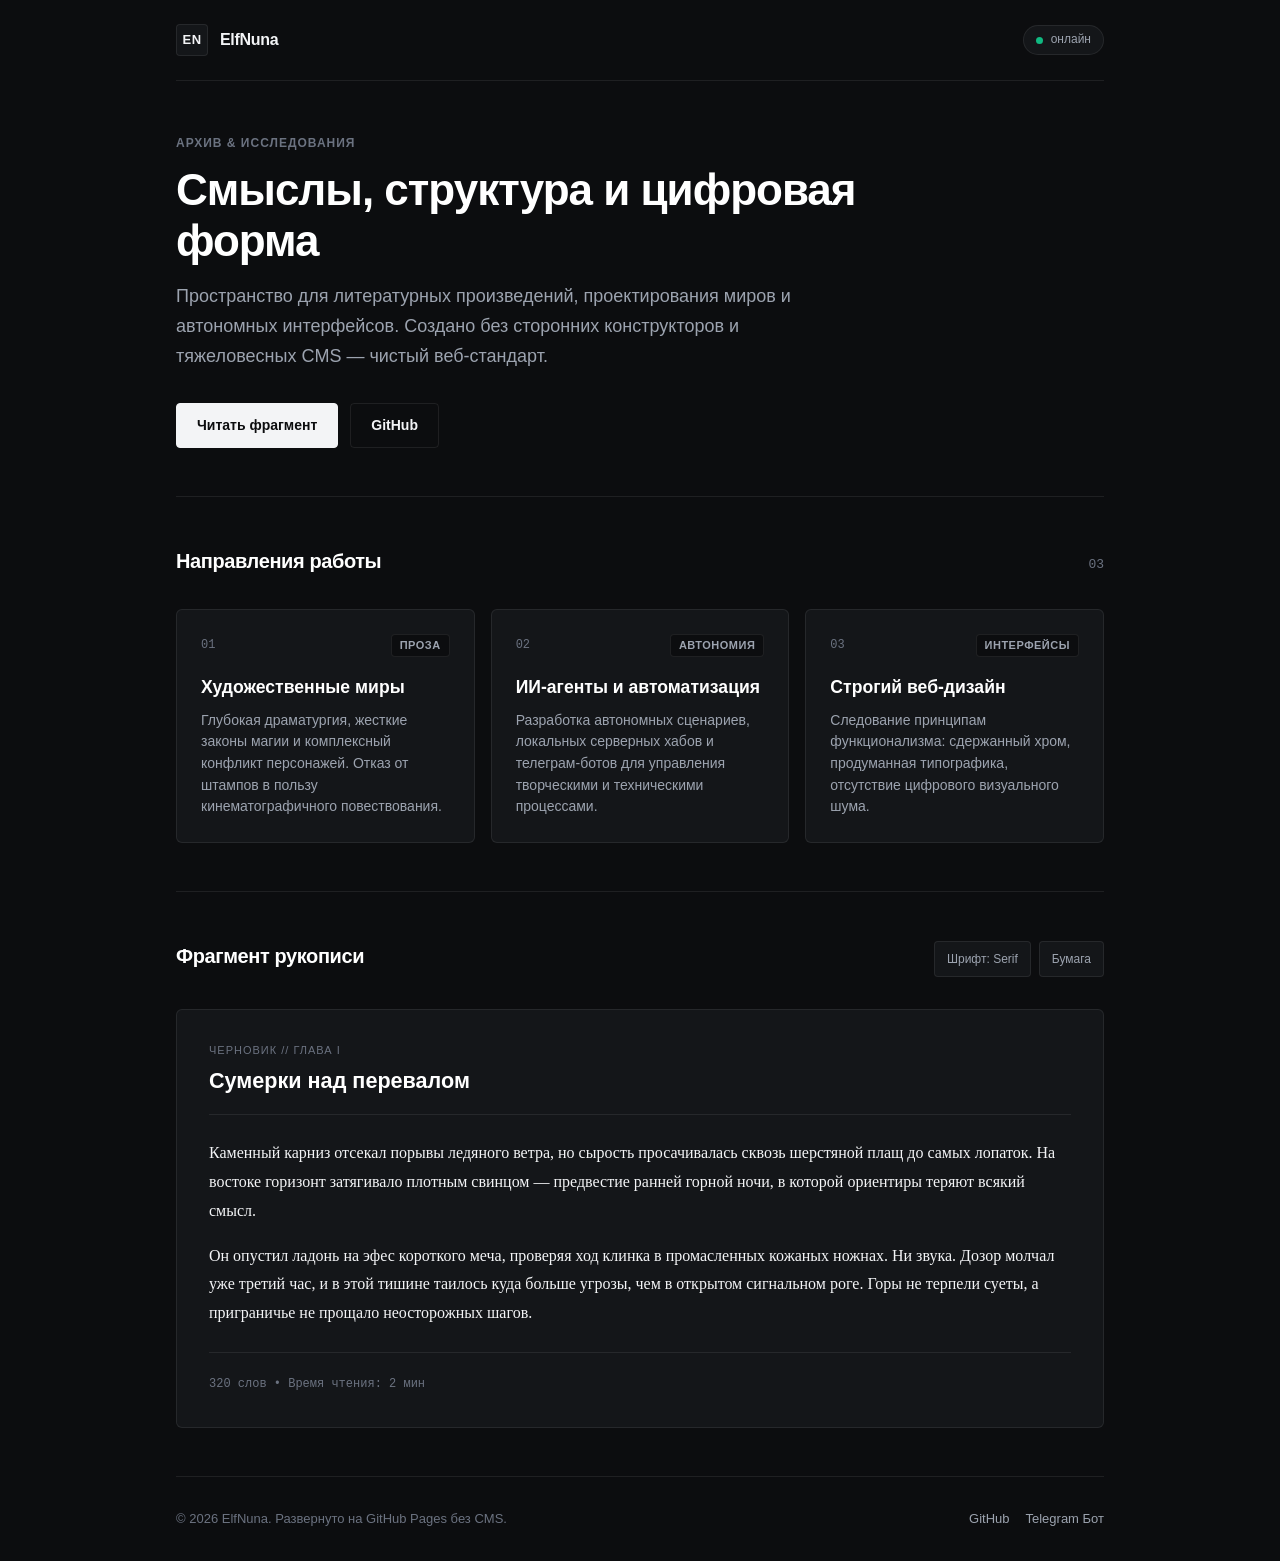
==== index.html @ cc5c9843 "Initial launch of ElfNuna personal site on GitHub Pages" ====
<!DOCTYPE html>
<html lang="ru">
<head>
  <meta charset="UTF-8">
  <meta name="viewport" content="width=device-width, initial-scale=1.0">
  <title>ElfNuna — Литературный архив и цифровая мастерская</title>
  <meta name="description" content="Персональный проект ElfNuna: художественная литература, концептуальный дизайн и автономные системы.">
  <link rel="stylesheet" href="style.css">
</head>
<body>
  <div class="layout">
    <!-- Header -->
    <header class="site-header">
      <div class="header-inner">
        <a href="#" class="brand">
          <span class="brand-monogram">EN</span>
          <span class="brand-name">ElfNuna</span>
        </a>
        <div class="header-status">
          <span class="status-indicator"></span>
          <span class="status-label">онлайн</span>
        </div>
      </div>
    </header>

    <!-- Hero Section -->
    <main class="content">
      <section class="hero-section">
        <div class="hero-content">
          <span class="section-tag">Архив & Исследования</span>
          <h1 class="hero-title">Смыслы, структура и цифровая форма</h1>
          <p class="hero-description">
            Пространство для литературных произведений, проектирования миров и автономных интерфейсов. 
            Создано без сторонних конструкторов и тяжеловесных CMS — чистый веб-стандарт.
          </p>
          <div class="hero-actions">
            <a href="#reader" class="btn btn-primary">Читать фрагмент</a>
            <a href="https://github.com/ElfNuna7" target="_blank" rel="noopener noreferrer" class="btn btn-secondary">GitHub</a>
          </div>
        </div>
      </section>

      <!-- Grid: Tracks / Directions -->
      <section class="projects-section">
        <div class="section-header">
          <h2 class="section-title">Направления работы</h2>
          <span class="section-counter">03</span>
        </div>

        <div class="cards-grid">
          <article class="card">
            <div class="card-meta">
              <span class="card-num">01</span>
              <span class="card-tag">Проза</span>
            </div>
            <h3 class="card-title">Художественные миры</h3>
            <p class="card-text">
              Глубокая драматургия, жесткие законы магии и комплексный конфликт персонажей. Отказ от штампов в пользу кинематографичного повествования.
            </p>
          </article>

          <article class="card">
            <div class="card-meta">
              <span class="card-num">02</span>
              <span class="card-tag">Автономия</span>
            </div>
            <h3 class="card-title">ИИ-агенты и автоматизация</h3>
            <p class="card-text">
              Разработка автономных сценариев, локальных серверных хабов и телеграм-ботов для управления творческими и техническими процессами.
            </p>
          </article>

          <article class="card">
            <div class="card-meta">
              <span class="card-num">03</span>
              <span class="card-tag">Интерфейсы</span>
            </div>
            <h3 class="card-title">Строгий веб-дизайн</h3>
            <p class="card-text">
              Следование принципам функционализма: сдержанный хром, продуманная типографика, отсутствие цифрового визуального шума.
            </p>
          </article>
        </div>
      </section>

      <!-- Interactive Reader Demo Section -->
      <section id="reader" class="reader-section">
        <div class="section-header">
          <h2 class="section-title">Фрагмент рукописи</h2>
          <div class="reader-controls">
            <button type="button" class="ctrl-btn" id="fontToggle" title="Сменить шрифт">Шрифт: Serif</button>
            <button type="button" class="ctrl-btn" id="themeToggle" title="Сменить фон чтения">Бумага</button>
          </div>
        </div>

        <article class="manuscript" id="manuscript">
          <header class="manuscript-header">
            <span class="manuscript-label">Черновик // Глава I</span>
            <h4 class="manuscript-title">Сумерки над перевалом</h4>
          </header>
          <div class="manuscript-body">
            <p>
              Каменный карниз отсекал порывы ледяного ветра, но сырость просачивалась сквозь шерстяной плащ до самых лопаток. На востоке горизонт затягивало плотным свинцом — предвестие ранней горной ночи, в которой ориентиры теряют всякий смысл.
            </p>
            <p>
              Он опустил ладонь на эфес короткого меча, проверяя ход клинка в промасленных кожаных ножнах. Ни звука. Дозор молчал уже третий час, и в этой тишине таилось куда больше угрозы, чем в открытом сигнальном роге. Горы не терпели суеты, а приграничье не прощало неосторожных шагов.
            </p>
          </div>
          <footer class="manuscript-footer">
            <span class="manuscript-stats">320 слов &bull; Время чтения: 2 мин</span>
          </footer>
        </article>
      </section>
    </main>

    <!-- Footer -->
    <footer class="site-footer">
      <div class="footer-inner">
        <p class="footer-copy">&copy; 2026 ElfNuna. Развернуто на GitHub Pages без CMS.</p>
        <div class="footer-links">
          <a href="https://github.com/ElfNuna7" target="_blank" rel="noopener noreferrer">GitHub</a>
          <a href="https://t.me/ElfNuna_ai_bot" target="_blank" rel="noopener noreferrer">Telegram Бот</a>
        </div>
      </div>
    </footer>
  </div>

  <script src="script.js"></script>
</body>
</html>
---- style.css ----
/* ==========================================================================
   ElfNuna — Minimalist Editorial Web Design (Unslop Standard)
   ========================================================================== */

:root {
  --bg-main: #0c0d0f;
  --bg-card: #141619;
  --bg-card-hover: #191c20;
  --bg-subtle: #1a1d22;

  --border-subtle: rgba(255, 255, 255, 0.08);
  --border-focus: rgba(255, 255, 255, 0.22);

  --text-main: #f3f4f6;
  --text-secondary: #9ca3af;
  --text-muted: #6b7280;

  --accent: #e5e7eb;
  --accent-contrast: #0c0d0f;

  --font-sans: -apple-system, BlinkMacSystemFont, "Segoe UI", Roboto, "Helvetica Neue", Arial, sans-serif;
  --font-serif: "Merriweather", "Georgia", "Cambria", "Times New Roman", serif;

  --space-1: 4px;
  --space-2: 8px;
  --space-3: 12px;
  --space-4: 16px;
  --space-6: 24px;
  --space-8: 32px;
  --space-12: 48px;
  --space-16: 64px;

  --radius-sm: 4px;
  --radius-md: 6px;
  --radius-lg: 8px;
}

/* Reset & Basics */
*, *::before, *::after {
  box-sizing: border-box;
  margin: 0;
  padding: 0;
}

html {
  font-size: 16px;
  scroll-behavior: smooth;
}

body {
  background-color: var(--bg-main);
  color: var(--text-main);
  font-family: var(--font-sans);
  line-height: 1.6;
  -webkit-font-smoothing: antialiased;
  -moz-osx-font-smoothing: grayscale;
}

/* Layout */
.layout {
  max-width: 960px;
  margin: 0 auto;
  padding: 0 var(--space-4);
  display: flex;
  flex-direction: column;
  min-height: 100vh;
}

/* Header */
.site-header {
  padding: var(--space-6) 0;
  border-bottom: 1px solid var(--border-subtle);
}

.header-inner {
  display: flex;
  align-items: center;
  justify-content: space-between;
}

.brand {
  display: inline-flex;
  align-items: center;
  gap: var(--space-3);
  text-decoration: none;
  color: var(--text-main);
}

.brand-monogram {
  display: inline-flex;
  align-items: center;
  justify-content: center;
  width: 32px;
  height: 32px;
  background-color: var(--bg-card);
  border: 1px solid var(--border-subtle);
  border-radius: var(--radius-sm);
  font-size: 13px;
  font-weight: 700;
  letter-spacing: 0.5px;
}

.brand-name {
  font-size: 16px;
  font-weight: 600;
  letter-spacing: -0.3px;
}

.header-status {
  display: inline-flex;
  align-items: center;
  gap: var(--space-2);
  padding: var(--space-1) var(--space-3);
  background-color: var(--bg-card);
  border: 1px solid var(--border-subtle);
  border-radius: 9999px;
}

.status-indicator {
  width: 7px;
  height: 7px;
  border-radius: 50%;
  background-color: #10b981;
}

.status-label {
  font-size: 12px;
  color: var(--text-secondary);
  font-weight: 500;
}

/* Content */
.content {
  flex: 1;
  padding: var(--space-12) 0;
}

/* Hero */
.hero-section {
  padding-bottom: var(--space-12);
  border-bottom: 1px solid var(--border-subtle);
}

.hero-content {
  max-width: 680px;
}

.section-tag {
  display: inline-block;
  font-size: 12px;
  font-weight: 600;
  text-transform: uppercase;
  letter-spacing: 1px;
  color: var(--text-muted);
  margin-bottom: var(--space-3);
}

.hero-title {
  font-size: clamp(2rem, 5vw, 2.75rem);
  font-weight: 700;
  letter-spacing: -1px;
  line-height: 1.15;
  color: #ffffff;
  margin-bottom: var(--space-4);
}

.hero-description {
  font-size: clamp(1rem, 2vw, 1.125rem);
  color: var(--text-secondary);
  line-height: 1.65;
  margin-bottom: var(--space-8);
}

.hero-actions {
  display: flex;
  gap: var(--space-3);
  flex-wrap: wrap;
}

/* Buttons */
.btn {
  display: inline-flex;
  align-items: center;
  justify-content: center;
  padding: 10px 20px;
  min-height: 44px;
  border-radius: var(--radius-sm);
  font-size: 14px;
  font-weight: 600;
  text-decoration: none;
  transition: background-color 0.15s ease, border-color 0.15s ease, color 0.15s ease;
  cursor: pointer;
}

.btn-primary {
  background-color: var(--text-main);
  color: var(--accent-contrast);
  border: 1px solid var(--text-main);
}

.btn-primary:hover {
  background-color: #e5e7eb;
}

.btn-secondary {
  background-color: transparent;
  color: var(--text-main);
  border: 1px solid var(--border-subtle);
}

.btn-secondary:hover {
  border-color: var(--border-focus);
  background-color: var(--bg-card);
}

/* Projects / Directions Grid */
.projects-section {
  padding: var(--space-12) 0;
  border-bottom: 1px solid var(--border-subtle);
}

.section-header {
  display: flex;
  align-items: baseline;
  justify-content: space-between;
  margin-bottom: var(--space-8);
}

.section-title {
  font-size: 1.25rem;
  font-weight: 600;
  letter-spacing: -0.4px;
  color: #ffffff;
}

.section-counter {
  font-size: 13px;
  color: var(--text-muted);
  font-family: monospace;
}

.cards-grid {
  display: grid;
  grid-template-columns: repeat(auto-fit, minmax(260px, 1fr));
  gap: var(--space-4);
}

.card {
  background-color: var(--bg-card);
  border: 1px solid var(--border-subtle);
  border-radius: var(--radius-md);
  padding: var(--space-6);
  display: flex;
  flex-direction: column;
  transition: border-color 0.2s ease, background-color 0.2s ease;
}

.card:hover {
  border-color: var(--border-focus);
  background-color: var(--bg-card-hover);
}

.card-meta {
  display: flex;
  align-items: center;
  justify-content: space-between;
  margin-bottom: var(--space-4);
}

.card-num {
  font-size: 12px;
  font-family: monospace;
  color: var(--text-muted);
}

.card-tag {
  font-size: 11px;
  font-weight: 600;
  text-transform: uppercase;
  letter-spacing: 0.5px;
  color: var(--text-secondary);
  background-color: var(--bg-main);
  padding: 2px 8px;
  border-radius: var(--radius-sm);
  border: 1px solid var(--border-subtle);
}

.card-title {
  font-size: 1.1rem;
  font-weight: 600;
  color: #ffffff;
  margin-bottom: var(--space-2);
}

.card-text {
  font-size: 14px;
  color: var(--text-secondary);
  line-height: 1.55;
}

/* Reader Section */
.reader-section {
  padding-top: var(--space-12);
}

.reader-controls {
  display: flex;
  gap: var(--space-2);
}

.ctrl-btn {
  background-color: var(--bg-card);
  color: var(--text-secondary);
  border: 1px solid var(--border-subtle);
  padding: 6px 12px;
  font-size: 12px;
  font-weight: 500;
  border-radius: var(--radius-sm);
  cursor: pointer;
  min-height: 36px;
  transition: all 0.15s ease;
}

.ctrl-btn:hover {
  color: var(--text-main);
  border-color: var(--border-focus);
}

.manuscript {
  background-color: var(--bg-card);
  border: 1px solid var(--border-subtle);
  border-radius: var(--radius-md);
  padding: var(--space-8);
  margin-top: var(--space-4);
  transition: background-color 0.2s ease, color 0.2s ease;
}

.manuscript-header {
  border-bottom: 1px solid var(--border-subtle);
  padding-bottom: var(--space-4);
  margin-bottom: var(--space-6);
}

.manuscript-label {
  display: block;
  font-size: 11px;
  text-transform: uppercase;
  letter-spacing: 1px;
  color: var(--text-muted);
  margin-bottom: var(--space-1);
}

.manuscript-title {
  font-size: 1.35rem;
  font-weight: 600;
  color: #ffffff;
}

.manuscript-body p {
  font-size: 16px;
  line-height: 1.8;
  margin-bottom: var(--space-4);
  color: var(--text-main);
}

.manuscript-footer {
  margin-top: var(--space-6);
  padding-top: var(--space-4);
  border-top: 1px solid var(--border-subtle);
}

.manuscript-stats {
  font-size: 12px;
  color: var(--text-muted);
  font-family: monospace;
}

/* Reader States (Script Toggles) */
.manuscript.font-serif .manuscript-body {
  font-family: var(--font-serif);
}

.manuscript.theme-paper {
  background-color: #f7f4ec;
  border-color: #e5dec9;
}

.manuscript.theme-paper .manuscript-label,
.manuscript.theme-paper .manuscript-stats {
  color: #79715d;
}

.manuscript.theme-paper .manuscript-title {
  color: #1f1b13;
}

.manuscript.theme-paper .manuscript-body p {
  color: #2b251a;
}

.manuscript.theme-paper .manuscript-header,
.manuscript.theme-paper .manuscript-footer {
  border-color: #e5dec9;
}

/* Footer */
.site-footer {
  padding: var(--space-8) 0;
  border-top: 1px solid var(--border-subtle);
  margin-top: auto;
}

.footer-inner {
  display: flex;
  align-items: center;
  justify-content: space-between;
  flex-wrap: wrap;
  gap: var(--space-4);
}

.footer-copy {
  font-size: 13px;
  color: var(--text-muted);
}

.footer-links {
  display: flex;
  gap: var(--space-4);
}

.footer-links a {
  font-size: 13px;
  color: var(--text-secondary);
  text-decoration: none;
  transition: color 0.15s ease;
}

.footer-links a:hover {
  color: #ffffff;
}

/* Mobile Responsiveness */
@media (max-width: 640px) {
  .hero-actions {
    flex-direction: column;
  }
  .btn {
    width: 100%;
  }
  .manuscript {
    padding: var(--space-4);
  }
}
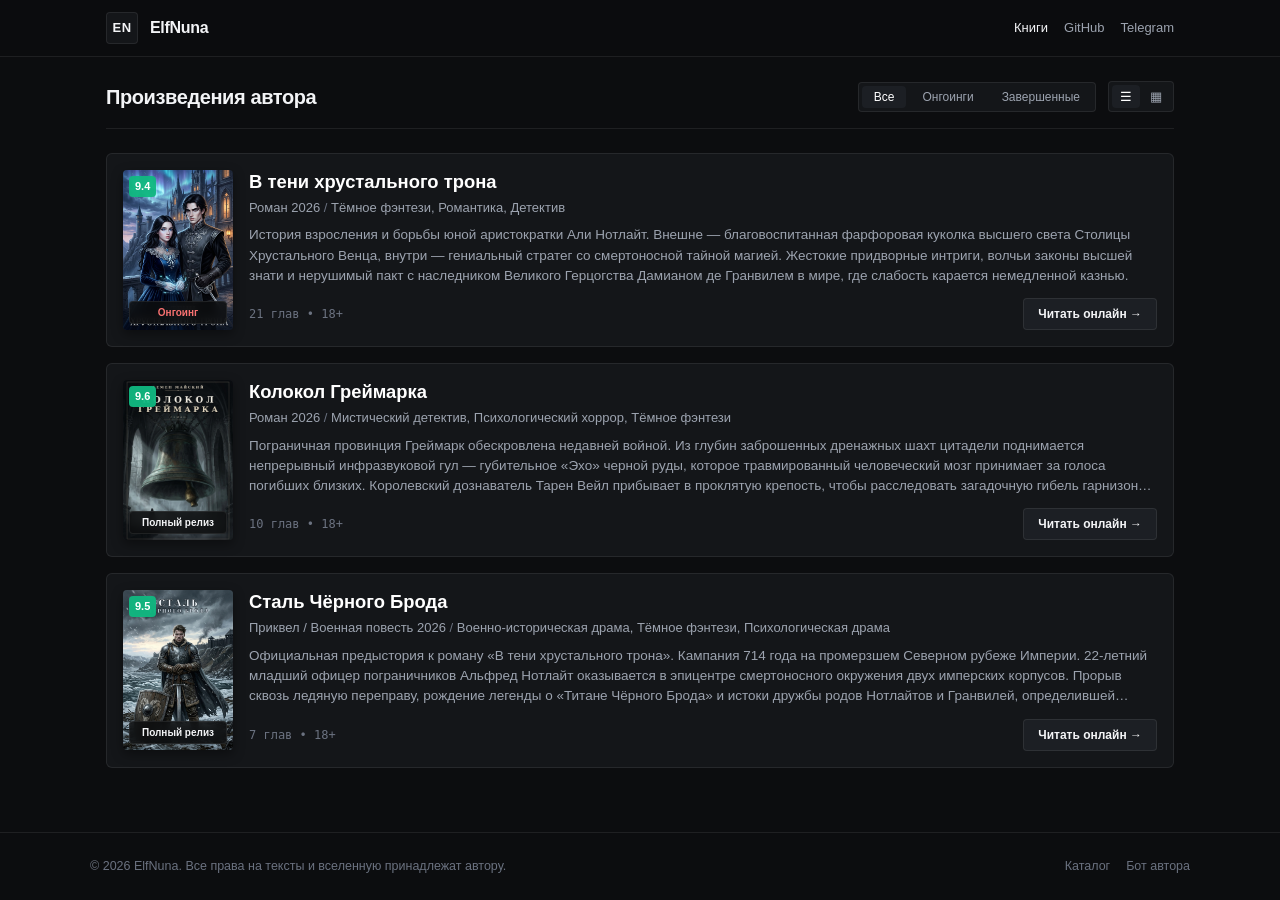
==== commit bfece8ab: "Deploy full author library: catalog, book passports, covers and online reader with 38 chapters" ====
--- a/index.html
+++ b/index.html
@@ -3,128 +3,146 @@
 <head>
   <meta charset="UTF-8">
   <meta name="viewport" content="width=device-width, initial-scale=1.0">
-  <title>ElfNuna — Литературный архив и цифровая мастерская</title>
-  <meta name="description" content="Персональный проект ElfNuna: художественная литература, концептуальный дизайн и автономные системы.">
+  <title>ElfNuna — Литературный архив и библиотека</title>
+  <meta name="description" content="Официальная библиотека автора ElfNuna: романы, повести, тёмное фэнтези, мистика и военная драма.">
   <link rel="stylesheet" href="style.css">
 </head>
 <body>
-  <div class="layout">
-    <!-- Header -->
-    <header class="site-header">
-      <div class="header-inner">
-        <a href="#" class="brand">
-          <span class="brand-monogram">EN</span>
-          <span class="brand-name">ElfNuna</span>
-        </a>
-        <div class="header-status">
-          <span class="status-indicator"></span>
-          <span class="status-label">онлайн</span>
+  <!-- Header -->
+  <header class="site-header">
+    <div class="header-container">
+      <a href="index.html" class="brand-link">
+        <span class="brand-logo">EN</span>
+        <span class="brand-title">ElfNuna</span>
+      </a>
+      <nav class="header-nav">
+        <a href="index.html" class="header-nav-link active">Книги</a>
+        <a href="https://github.com/ElfNuna7" target="_blank" rel="noopener noreferrer" class="header-nav-link">GitHub</a>
+        <a href="https://t.me/ElfNuna_ai_bot" target="_blank" rel="noopener noreferrer" class="header-nav-link">Telegram</a>
+      </nav>
+    </div>
+  </header>
+
+  <!-- Main Content -->
+  <main class="main-wrapper">
+    <!-- Toolbar (Match Screenshot 2) -->
+    <div class="catalog-toolbar">
+      <h1 class="catalog-title">Произведения автора</h1>
+      
+      <div class="toolbar-actions">
+        <!-- Status Filter -->
+        <div class="filter-pills" id="filterPills">
+          <button type="button" class="filter-pill active" data-filter="all">Все</button>
+          <button type="button" class="filter-pill" data-filter="ongoing">Онгоинги</button>
+          <button type="button" class="filter-pill" data-filter="completed">Завершенные</button>
+        </div>
+
+        <!-- View Toggle (List vs Grid) -->
+        <div class="view-toggle">
+          <button type="button" class="view-btn active" id="viewListBtn" title="Список">&#9776;</button>
+          <button type="button" class="view-btn" id="viewGridBtn" title="Сетка">&#9638;</button>
         </div>
       </div>
-    </header>
+    </div>
 
-    <!-- Hero Section -->
-    <main class="content">
-      <section class="hero-section">
-        <div class="hero-content">
-          <span class="section-tag">Архив & Исследования</span>
-          <h1 class="hero-title">Смыслы, структура и цифровая форма</h1>
-          <p class="hero-description">
-            Пространство для литературных произведений, проектирования миров и автономных интерфейсов. 
-            Создано без сторонних конструкторов и тяжеловесных CMS — чистый веб-стандарт.
-          </p>
-          <div class="hero-actions">
-            <a href="#reader" class="btn btn-primary">Читать фрагмент</a>
-            <a href="https://github.com/ElfNuna7" target="_blank" rel="noopener noreferrer" class="btn btn-secondary">GitHub</a>
-          </div>
-        </div>
-      </section>
+    <!-- Books Container -->
+    <div class="books-list" id="booksContainer">
+      <!-- Injected via JavaScript from BOOKS_DATA -->
+    </div>
+  </main>
 
-      <!-- Grid: Tracks / Directions -->
-      <section class="projects-section">
-        <div class="section-header">
-          <h2 class="section-title">Направления работы</h2>
-          <span class="section-counter">03</span>
-        </div>
+  <!-- Footer -->
+  <footer class="site-footer">
+    <div class="footer-container">
+      <p class="footer-text">&copy; 2026 ElfNuna. Все права на тексты и вселенную принадлежат автору.</p>
+      <div class="header-nav">
+        <a href="index.html" class="footer-text">Каталог</a>
+        <a href="https://t.me/ElfNuna_ai_bot" target="_blank" rel="noopener noreferrer" class="footer-text">Бот автора</a>
+      </div>
+    </div>
+  </footer>
 
-        <div class="cards-grid">
-          <article class="card">
-            <div class="card-meta">
-              <span class="card-num">01</span>
-              <span class="card-tag">Проза</span>
+  <script src="data/books.js"></script>
+  <script>
+    document.addEventListener('DOMContentLoaded', () => {
+      const container = document.getElementById('booksContainer');
+      const filterPills = document.querySelectorAll('.filter-pill');
+      const viewListBtn = document.getElementById('viewListBtn');
+      const viewGridBtn = document.getElementById('viewGridBtn');
+
+      let currentFilter = 'all';
+      let currentView = 'list';
+
+      function renderBooks() {
+        const filtered = BOOKS_DATA.filter(b => {
+          if (currentFilter === 'ongoing') return b.isOngoing;
+          if (currentFilter === 'completed') return !b.isOngoing;
+          return true;
+        });
+
+        container.className = currentView === 'list' ? 'books-list' : 'books-grid';
+        container.innerHTML = '';
+
+        filtered.forEach(book => {
+          const card = document.createElement('article');
+          card.className = 'book-item-card';
+
+          const statusClass = book.isOngoing ? 'ongoing' : '';
+          const metaLine = `${book.type} <span>${book.releaseYear}</span> <span>${book.genres.slice(0, 3).join(', ')}</span>`;
+
+          // Check reading progress from localStorage
+          const savedProgress = localStorage.getItem('last_read_' + book.id);
+          const progressText = savedProgress ? `Продолжить: Гл. ${savedProgress}` : 'Читать онлайн';
+
+          card.innerHTML = `
+            <div class="book-cover-wrap">
+              <img src="${book.cover}" alt="${book.title}" class="book-cover-img" loading="lazy">
+              <span class="book-badge-rating">${book.rating}</span>
+              <span class="book-badge-status ${statusClass}">${book.statusTag}</span>
             </div>
-            <h3 class="card-title">Художественные миры</h3>
-            <p class="card-text">
-              Глубокая драматургия, жесткие законы магии и комплексный конфликт персонажей. Отказ от штампов в пользу кинематографичного повествования.
-            </p>
-          </article>
+            <div class="book-details">
+              <h2 class="book-title-link">
+                <a href="book.html?id=${book.id}">${book.title}</a>
+              </h2>
+              <div class="book-meta-line">${metaLine}</div>
+              <p class="book-synopsis">${book.synopsis}</p>
+              <div class="book-card-footer">
+                <span class="book-chapters-count">${book.totalChapters} глав &bull; ${book.ageRating}</span>
+                <a href="book.html?id=${book.id}" class="book-open-btn">${progressText} &rarr;</a>
+              </div>
+            </div>
+          `;
+          container.appendChild(card);
+        });
+      }
 
-          <article class="card">
-            <div class="card-meta">
-              <span class="card-num">02</span>
-              <span class="card-tag">Автономия</span>
-            </div>
-            <h3 class="card-title">ИИ-агенты и автоматизация</h3>
-            <p class="card-text">
-              Разработка автономных сценариев, локальных серверных хабов и телеграм-ботов для управления творческими и техническими процессами.
-            </p>
-          </article>
+      // Filter events
+      filterPills.forEach(btn => {
+        btn.addEventListener('click', () => {
+          filterPills.forEach(b => b.classList.remove('active'));
+          btn.classList.add('active');
+          currentFilter = btn.dataset.filter;
+          renderBooks();
+        });
+      });
 
-          <article class="card">
-            <div class="card-meta">
-              <span class="card-num">03</span>
-              <span class="card-tag">Интерфейсы</span>
-            </div>
-            <h3 class="card-title">Строгий веб-дизайн</h3>
-            <p class="card-text">
-              Следование принципам функционализма: сдержанный хром, продуманная типографика, отсутствие цифрового визуального шума.
-            </p>
-          </article>
-        </div>
-      </section>
+      // View toggle events
+      viewListBtn.addEventListener('click', () => {
+        viewListBtn.classList.add('active');
+        viewGridBtn.classList.remove('active');
+        currentView = 'list';
+        renderBooks();
+      });
 
-      <!-- Interactive Reader Demo Section -->
-      <section id="reader" class="reader-section">
-        <div class="section-header">
-          <h2 class="section-title">Фрагмент рукописи</h2>
-          <div class="reader-controls">
-            <button type="button" class="ctrl-btn" id="fontToggle" title="Сменить шрифт">Шрифт: Serif</button>
-            <button type="button" class="ctrl-btn" id="themeToggle" title="Сменить фон чтения">Бумага</button>
-          </div>
-        </div>
+      viewGridBtn.addEventListener('click', () => {
+        viewGridBtn.classList.add('active');
+        viewListBtn.classList.remove('active');
+        currentView = 'grid';
+        renderBooks();
+      });
 
-        <article class="manuscript" id="manuscript">
-          <header class="manuscript-header">
-            <span class="manuscript-label">Черновик // Глава I</span>
-            <h4 class="manuscript-title">Сумерки над перевалом</h4>
-          </header>
-          <div class="manuscript-body">
-            <p>
-              Каменный карниз отсекал порывы ледяного ветра, но сырость просачивалась сквозь шерстяной плащ до самых лопаток. На востоке горизонт затягивало плотным свинцом — предвестие ранней горной ночи, в которой ориентиры теряют всякий смысл.
-            </p>
-            <p>
-              Он опустил ладонь на эфес короткого меча, проверяя ход клинка в промасленных кожаных ножнах. Ни звука. Дозор молчал уже третий час, и в этой тишине таилось куда больше угрозы, чем в открытом сигнальном роге. Горы не терпели суеты, а приграничье не прощало неосторожных шагов.
-            </p>
-          </div>
-          <footer class="manuscript-footer">
-            <span class="manuscript-stats">320 слов &bull; Время чтения: 2 мин</span>
-          </footer>
-        </article>
-      </section>
-    </main>
-
-    <!-- Footer -->
-    <footer class="site-footer">
-      <div class="footer-inner">
-        <p class="footer-copy">&copy; 2026 ElfNuna. Развернуто на GitHub Pages без CMS.</p>
-        <div class="footer-links">
-          <a href="https://github.com/ElfNuna7" target="_blank" rel="noopener noreferrer">GitHub</a>
-          <a href="https://t.me/ElfNuna_ai_bot" target="_blank" rel="noopener noreferrer">Telegram Бот</a>
-        </div>
-      </div>
-    </footer>
-  </div>
-
-  <script src="script.js"></script>
+      renderBooks();
+    });
+  </script>
 </body>
 </html>
--- a/style.css
+++ b/style.css
@@ -1,41 +1,45 @@
 /* ==========================================================================
-   ElfNuna — Minimalist Editorial Web Design (Unslop Standard)
+   ElfNuna Library & Reader — Unslop Editorial Design System
    ========================================================================== */
 
 :root {
   --bg-main: #0c0d0f;
   --bg-card: #141619;
   --bg-card-hover: #191c20;
-  --bg-subtle: #1a1d22;
+  --bg-subtle: #1c1f24;
 
   --border-subtle: rgba(255, 255, 255, 0.08);
-  --border-focus: rgba(255, 255, 255, 0.22);
-
-  --text-main: #f3f4f6;
+  --border-medium: rgba(255, 255, 255, 0.14);
+  --border-focus: rgba(255, 255, 255, 0.28);
+
+  --text-primary: #f3f4f6;
   --text-secondary: #9ca3af;
   --text-muted: #6b7280;
 
-  --accent: #e5e7eb;
-  --accent-contrast: #0c0d0f;
+  --accent-red: #ef4444;
+  --accent-emerald: #10b981;
+  --accent-gold: #f59e0b;
+  --accent-blue: #3b82f6;
 
   --font-sans: -apple-system, BlinkMacSystemFont, "Segoe UI", Roboto, "Helvetica Neue", Arial, sans-serif;
-  --font-serif: "Merriweather", "Georgia", "Cambria", "Times New Roman", serif;
+  --font-serif: "Merriweather", "Georgia", "Cambria", serif;
 
   --space-1: 4px;
   --space-2: 8px;
   --space-3: 12px;
   --space-4: 16px;
+  --space-5: 20px;
   --space-6: 24px;
   --space-8: 32px;
+  --space-10: 40px;
   --space-12: 48px;
-  --space-16: 64px;
 
   --radius-sm: 4px;
   --radius-md: 6px;
-  --radius-lg: 8px;
-}
-
-/* Reset & Basics */
+  --radius-lg: 10px;
+}
+
+/* Reset */
 *, *::before, *::after {
   box-sizing: border-box;
   margin: 0;
@@ -49,405 +53,835 @@
 
 body {
   background-color: var(--bg-main);
-  color: var(--text-main);
+  color: var(--text-primary);
   font-family: var(--font-sans);
-  line-height: 1.6;
+  line-height: 1.5;
   -webkit-font-smoothing: antialiased;
-  -moz-osx-font-smoothing: grayscale;
-}
-
-/* Layout */
-.layout {
-  max-width: 960px;
-  margin: 0 auto;
-  padding: 0 var(--space-4);
+  min-height: 100vh;
   display: flex;
   flex-direction: column;
-  min-height: 100vh;
+}
+
+a {
+  color: inherit;
+  text-decoration: none;
+}
+
+img {
+  max-width: 100%;
+  display: block;
 }
 
 /* Header */
 .site-header {
-  padding: var(--space-6) 0;
   border-bottom: 1px solid var(--border-subtle);
-}
-
-.header-inner {
+  background-color: rgba(12, 13, 15, 0.95);
+  backdrop-filter: blur(8px);
+  position: sticky;
+  top: 0;
+  z-index: 50;
+}
+
+.header-container {
+  max-width: 1100px;
+  margin: 0 auto;
+  padding: var(--space-3) var(--space-4);
   display: flex;
   align-items: center;
   justify-content: space-between;
 }
 
-.brand {
-  display: inline-flex;
+.brand-link {
+  display: flex;
   align-items: center;
   gap: var(--space-3);
-  text-decoration: none;
-  color: var(--text-main);
-}
-
-.brand-monogram {
-  display: inline-flex;
-  align-items: center;
-  justify-content: center;
+}
+
+.brand-logo {
   width: 32px;
   height: 32px;
   background-color: var(--bg-card);
   border: 1px solid var(--border-subtle);
   border-radius: var(--radius-sm);
+  display: flex;
+  align-items: center;
+  justify-content: center;
+  font-weight: 700;
   font-size: 13px;
-  font-weight: 700;
   letter-spacing: 0.5px;
 }
 
-.brand-name {
+.brand-title {
+  font-weight: 600;
   font-size: 16px;
+  letter-spacing: -0.3px;
+}
+
+.header-nav {
+  display: flex;
+  align-items: center;
+  gap: var(--space-4);
+}
+
+.header-nav-link {
+  font-size: 13px;
+  color: var(--text-secondary);
+  transition: color 0.15s ease;
+}
+
+.header-nav-link:hover, .header-nav-link.active {
+  color: var(--text-primary);
+}
+
+/* Main Container */
+.main-wrapper {
+  max-width: 1100px;
+  margin: 0 auto;
+  padding: var(--space-6) var(--space-4) var(--space-12);
+  flex: 1;
+  width: 100%;
+}
+
+/* Catalog View Controls (AnimeGO style) */
+.catalog-toolbar {
+  display: flex;
+  align-items: center;
+  justify-content: space-between;
+  margin-bottom: var(--space-6);
+  flex-wrap: wrap;
+  gap: var(--space-3);
+  padding-bottom: var(--space-4);
+  border-bottom: 1px solid var(--border-subtle);
+}
+
+.catalog-title {
+  font-size: 1.25rem;
+  font-weight: 700;
+  letter-spacing: -0.4px;
+}
+
+.toolbar-actions {
+  display: flex;
+  align-items: center;
+  gap: var(--space-3);
+}
+
+.filter-pills {
+  display: flex;
+  gap: var(--space-1);
+  background-color: var(--bg-card);
+  padding: 3px;
+  border-radius: var(--radius-sm);
+  border: 1px solid var(--border-subtle);
+}
+
+.filter-pill {
+  padding: 4px 12px;
+  font-size: 12px;
+  font-weight: 500;
+  color: var(--text-secondary);
+  border-radius: var(--radius-sm);
+  cursor: pointer;
+  border: none;
+  background: transparent;
+  transition: all 0.15s ease;
+}
+
+.filter-pill.active {
+  background-color: var(--bg-subtle);
+  color: #ffffff;
+}
+
+.view-toggle {
+  display: flex;
+  gap: 2px;
+  background-color: var(--bg-card);
+  padding: 3px;
+  border-radius: var(--radius-sm);
+  border: 1px solid var(--border-subtle);
+}
+
+.view-btn {
+  padding: 4px 8px;
+  font-size: 13px;
+  background: transparent;
+  border: none;
+  color: var(--text-secondary);
+  cursor: pointer;
+  border-radius: var(--radius-sm);
+}
+
+.view-btn.active {
+  background-color: var(--bg-subtle);
+  color: #ffffff;
+}
+
+/* Book Catalog List (Screenshot 2 Match) */
+.books-list {
+  display: flex;
+  flex-direction: column;
+  gap: var(--space-4);
+}
+
+.book-item-card {
+  display: flex;
+  gap: var(--space-4);
+  background-color: var(--bg-card);
+  border: 1px solid var(--border-subtle);
+  border-radius: var(--radius-md);
+  padding: var(--space-4);
+  transition: border-color 0.15s ease, background-color 0.15s ease;
+}
+
+.book-item-card:hover {
+  border-color: var(--border-medium);
+  background-color: var(--bg-card-hover);
+}
+
+.book-cover-wrap {
+  position: relative;
+  width: 110px;
+  min-width: 110px;
+  height: 160px;
+  border-radius: var(--radius-sm);
+  overflow: hidden;
+  background-color: var(--bg-subtle);
+  box-shadow: 0 4px 12px rgba(0, 0, 0, 0.4);
+}
+
+.book-cover-img {
+  width: 100%;
+  height: 100%;
+  object-fit: cover;
+}
+
+.book-badge-rating {
+  position: absolute;
+  top: 6px;
+  left: 6px;
+  background-color: rgba(16, 185, 129, 0.95);
+  color: #ffffff;
+  font-size: 11px;
+  font-weight: 700;
+  padding: 2px 6px;
+  border-radius: var(--radius-sm);
+}
+
+.book-badge-status {
+  position: absolute;
+  bottom: 6px;
+  left: 6px;
+  right: 6px;
+  background-color: rgba(12, 13, 15, 0.85);
+  backdrop-filter: blur(4px);
+  color: var(--text-primary);
+  font-size: 10px;
   font-weight: 600;
-  letter-spacing: -0.3px;
-}
-
-.header-status {
+  text-align: center;
+  padding: 3px 4px;
+  border-radius: var(--radius-sm);
+  border: 1px solid var(--border-subtle);
+}
+
+.book-badge-status.ongoing {
+  color: #f87171;
+}
+
+.book-details {
+  flex: 1;
+  display: flex;
+  flex-direction: column;
+  justify-content: flex-start;
+  min-width: 0;
+}
+
+.book-title-link {
+  font-size: 1.15rem;
+  font-weight: 700;
+  color: #ffffff;
+  line-height: 1.3;
+  margin-bottom: var(--space-1);
+}
+
+.book-title-link:hover {
+  text-decoration: underline;
+}
+
+.book-meta-line {
+  font-size: 13px;
+  color: var(--text-secondary);
+  margin-bottom: var(--space-2);
+}
+
+.book-meta-line span + span::before {
+  content: " / ";
+  color: var(--text-muted);
+}
+
+.book-synopsis {
+  font-size: 13.5px;
+  color: var(--text-secondary);
+  line-height: 1.5;
+  display: -webkit-box;
+  -webkit-line-clamp: 3;
+  -webkit-box-orient: vertical;
+  overflow: hidden;
+  margin-bottom: var(--space-3);
+}
+
+.book-card-footer {
+  margin-top: auto;
+  display: flex;
+  align-items: center;
+  justify-content: space-between;
+  font-size: 12px;
+}
+
+.book-chapters-count {
+  color: var(--text-muted);
+  font-family: monospace;
+}
+
+.book-open-btn {
   display: inline-flex;
   align-items: center;
-  gap: var(--space-2);
-  padding: var(--space-1) var(--space-3);
-  background-color: var(--bg-card);
-  border: 1px solid var(--border-subtle);
-  border-radius: 9999px;
-}
-
-.status-indicator {
-  width: 7px;
-  height: 7px;
-  border-radius: 50%;
-  background-color: #10b981;
-}
-
-.status-label {
-  font-size: 12px;
-  color: var(--text-secondary);
-  font-weight: 500;
-}
-
-/* Content */
-.content {
-  flex: 1;
-  padding: var(--space-12) 0;
-}
-
-/* Hero */
-.hero-section {
-  padding-bottom: var(--space-12);
-  border-bottom: 1px solid var(--border-subtle);
-}
-
-.hero-content {
-  max-width: 680px;
-}
-
-.section-tag {
-  display: inline-block;
+  padding: 6px 14px;
+  background-color: var(--bg-subtle);
+  border: 1px solid var(--border-subtle);
+  border-radius: var(--radius-sm);
   font-size: 12px;
   font-weight: 600;
-  text-transform: uppercase;
-  letter-spacing: 1px;
+  color: var(--text-primary);
+  transition: all 0.15s ease;
+}
+
+.book-open-btn:hover {
+  background-color: #ffffff;
+  color: #0c0d0f;
+}
+
+/* Grid View Alternate */
+.books-grid {
+  display: grid;
+  grid-template-columns: repeat(auto-fill, minmax(220px, 1fr));
+  gap: var(--space-4);
+}
+
+.books-grid .book-item-card {
+  flex-direction: column;
+}
+
+.books-grid .book-cover-wrap {
+  width: 100%;
+  height: 280px;
+}
+
+/* ==========================================================================
+   Book Detail Page (Screenshot 1 Match: AnimeGO Passport Style)
+   ========================================================================== */
+
+.breadcrumb-nav {
+  margin-bottom: var(--space-4);
+}
+
+.breadcrumb-link {
+  font-size: 13px;
   color: var(--text-muted);
+  display: inline-flex;
+  align-items: center;
+  gap: var(--space-1);
+}
+
+.breadcrumb-link:hover {
+  color: var(--text-primary);
+}
+
+.book-header-strip {
+  display: flex;
+  align-items: baseline;
+  gap: var(--space-3);
+  margin-bottom: var(--space-2);
+}
+
+.book-rating-badge {
+  display: inline-flex;
+  align-items: center;
+  gap: 4px;
+  font-size: 14px;
+  font-weight: 700;
+  color: var(--accent-gold);
+}
+
+.book-rating-score {
+  font-size: 1.1rem;
+}
+
+.book-rating-scale {
+  font-size: 12px;
+  color: var(--text-muted);
+}
+
+.book-page-title {
+  font-size: clamp(1.6rem, 3.5vw, 2.2rem);
+  font-weight: 700;
+  letter-spacing: -0.6px;
+  color: #ffffff;
+  margin-bottom: var(--space-6);
+}
+
+.book-passport-grid {
+  display: grid;
+  grid-template-columns: 240px 1fr;
+  gap: var(--space-8);
+  margin-bottom: var(--space-8);
+  align-items: start;
+}
+
+.book-media-col {
+  display: flex;
+  flex-direction: column;
+  gap: var(--space-3);
+}
+
+.book-passport-cover {
+  width: 100%;
+  border-radius: var(--radius-md);
+  overflow: hidden;
+  box-shadow: 0 8px 24px rgba(0, 0, 0, 0.5);
+  border: 1px solid var(--border-subtle);
+  background-color: var(--bg-card);
+}
+
+.book-passport-cover img {
+  width: 100%;
+  height: auto;
+  aspect-ratio: 2 / 3;
+  object-fit: cover;
+}
+
+.btn-read-main {
+  display: inline-flex;
+  align-items: center;
+  justify-content: center;
+  gap: var(--space-2);
+  width: 100%;
+  min-height: 44px;
+  padding: 12px var(--space-4);
+  background-color: var(--accent-red);
+  color: #ffffff;
+  font-size: 14px;
+  font-weight: 700;
+  border-radius: var(--radius-sm);
+  border: none;
+  cursor: pointer;
+  transition: opacity 0.15s ease;
+  text-align: center;
+}
+
+.btn-read-main:hover {
+  opacity: 0.92;
+}
+
+.btn-list-action {
+  display: inline-flex;
+  align-items: center;
+  justify-content: center;
+  width: 100%;
+  padding: 10px var(--space-4);
+  background-color: var(--bg-card);
+  color: var(--text-secondary);
+  font-size: 13px;
+  font-weight: 500;
+  border-radius: var(--radius-sm);
+  border: 1px solid var(--border-subtle);
+  cursor: pointer;
+  transition: all 0.15s ease;
+}
+
+.btn-list-action:hover {
+  color: #ffffff;
+  border-color: var(--border-medium);
+}
+
+/* Parameters Table */
+.params-table {
+  width: 100%;
+  border-collapse: collapse;
+}
+
+.params-table tr {
+  border-bottom: 1px solid rgba(255, 255, 255, 0.04);
+}
+
+.params-table td {
+  padding: 8px 0;
+  font-size: 13.5px;
+  vertical-align: top;
+}
+
+.param-label {
+  color: var(--text-muted);
+  width: 160px;
+}
+
+.param-value {
+  color: var(--text-primary);
+}
+
+.param-highlight {
+  color: #f87171;
+}
+
+.badge-age {
+  display: inline-block;
+  background-color: var(--bg-subtle);
+  border: 1px solid var(--border-medium);
+  font-size: 11px;
+  font-weight: 700;
+  padding: 1px 6px;
+  border-radius: var(--radius-sm);
+  color: var(--text-primary);
+}
+
+.badge-status {
+  display: inline-block;
+  padding: 2px 8px;
+  border-radius: var(--radius-sm);
+  font-size: 11.5px;
+  font-weight: 600;
+}
+
+.badge-status.ongoing {
+  background-color: rgba(239, 68, 68, 0.15);
+  color: #f87171;
+  border: 1px solid rgba(239, 68, 68, 0.3);
+}
+
+.badge-status.completed {
+  background-color: rgba(16, 185, 129, 0.15);
+  color: #34d399;
+  border: 1px solid rgba(16, 185, 129, 0.3);
+}
+
+/* Synopsis section */
+.synopsis-block {
+  margin-top: var(--space-6);
+  padding-top: var(--space-6);
+  border-top: 1px solid var(--border-subtle);
+}
+
+.synopsis-title {
+  font-size: 1.1rem;
+  font-weight: 700;
+  color: #ffffff;
   margin-bottom: var(--space-3);
 }
 
-.hero-title {
-  font-size: clamp(2rem, 5vw, 2.75rem);
-  font-weight: 700;
-  letter-spacing: -1px;
-  line-height: 1.15;
-  color: #ffffff;
+.synopsis-text {
+  font-size: 14.5px;
+  line-height: 1.7;
+  color: var(--text-secondary);
+}
+
+/* Chapter List / Table of Contents */
+.chapters-section {
+  margin-top: var(--space-8);
+  padding-top: var(--space-6);
+  border-top: 1px solid var(--border-subtle);
+}
+
+.chapters-header {
+  display: flex;
+  align-items: center;
+  justify-content: space-between;
   margin-bottom: var(--space-4);
 }
 
-.hero-description {
-  font-size: clamp(1rem, 2vw, 1.125rem);
-  color: var(--text-secondary);
-  line-height: 1.65;
-  margin-bottom: var(--space-8);
-}
-
-.hero-actions {
-  display: flex;
-  gap: var(--space-3);
-  flex-wrap: wrap;
-}
-
-/* Buttons */
-.btn {
-  display: inline-flex;
-  align-items: center;
-  justify-content: center;
-  padding: 10px 20px;
-  min-height: 44px;
-  border-radius: var(--radius-sm);
+.chapters-title {
+  font-size: 1.25rem;
+  font-weight: 700;
+  color: #ffffff;
+}
+
+.chapters-list-wrap {
+  display: flex;
+  flex-direction: column;
+  gap: 2px;
+  background-color: var(--bg-card);
+  border: 1px solid var(--border-subtle);
+  border-radius: var(--radius-md);
+  overflow: hidden;
+}
+
+.chapter-row {
+  display: flex;
+  align-items: center;
+  justify-content: space-between;
+  padding: 12px 16px;
+  border-bottom: 1px solid rgba(255, 255, 255, 0.04);
+  transition: background-color 0.15s ease;
+  cursor: pointer;
+}
+
+.chapter-row:last-child {
+  border-bottom: none;
+}
+
+.chapter-row:hover {
+  background-color: var(--bg-subtle);
+}
+
+.chapter-name {
   font-size: 14px;
   font-weight: 600;
-  text-decoration: none;
-  transition: background-color 0.15s ease, border-color 0.15s ease, color 0.15s ease;
-  cursor: pointer;
-}
-
-.btn-primary {
-  background-color: var(--text-main);
-  color: var(--accent-contrast);
-  border: 1px solid var(--text-main);
-}
-
-.btn-primary:hover {
-  background-color: #e5e7eb;
-}
-
-.btn-secondary {
-  background-color: transparent;
-  color: var(--text-main);
-  border: 1px solid var(--border-subtle);
-}
-
-.btn-secondary:hover {
-  border-color: var(--border-focus);
-  background-color: var(--bg-card);
-}
-
-/* Projects / Directions Grid */
-.projects-section {
-  padding: var(--space-12) 0;
-  border-bottom: 1px solid var(--border-subtle);
-}
-
-.section-header {
-  display: flex;
-  align-items: baseline;
-  justify-content: space-between;
-  margin-bottom: var(--space-8);
-}
-
-.section-title {
-  font-size: 1.25rem;
-  font-weight: 600;
-  letter-spacing: -0.4px;
-  color: #ffffff;
-}
-
-.section-counter {
-  font-size: 13px;
-  color: var(--text-muted);
-  font-family: monospace;
-}
-
-.cards-grid {
-  display: grid;
-  grid-template-columns: repeat(auto-fit, minmax(260px, 1fr));
-  gap: var(--space-4);
-}
-
-.card {
-  background-color: var(--bg-card);
-  border: 1px solid var(--border-subtle);
-  border-radius: var(--radius-md);
-  padding: var(--space-6);
-  display: flex;
-  flex-direction: column;
-  transition: border-color 0.2s ease, background-color 0.2s ease;
-}
-
-.card:hover {
-  border-color: var(--border-focus);
-  background-color: var(--bg-card-hover);
-}
-
-.card-meta {
-  display: flex;
-  align-items: center;
-  justify-content: space-between;
-  margin-bottom: var(--space-4);
-}
-
-.card-num {
+  color: var(--text-primary);
+  display: flex;
+  align-items: center;
+  gap: var(--space-2);
+}
+
+.chapter-read-check {
   font-size: 12px;
-  font-family: monospace;
-  color: var(--text-muted);
-}
-
-.card-tag {
-  font-size: 11px;
-  font-weight: 600;
-  text-transform: uppercase;
-  letter-spacing: 0.5px;
-  color: var(--text-secondary);
-  background-color: var(--bg-main);
-  padding: 2px 8px;
-  border-radius: var(--radius-sm);
-  border: 1px solid var(--border-subtle);
-}
-
-.card-title {
-  font-size: 1.1rem;
-  font-weight: 600;
-  color: #ffffff;
-  margin-bottom: var(--space-2);
-}
-
-.card-text {
-  font-size: 14px;
-  color: var(--text-secondary);
-  line-height: 1.55;
-}
-
-/* Reader Section */
-.reader-section {
-  padding-top: var(--space-12);
-}
-
-.reader-controls {
-  display: flex;
-  gap: var(--space-2);
-}
-
-.ctrl-btn {
-  background-color: var(--bg-card);
-  color: var(--text-secondary);
-  border: 1px solid var(--border-subtle);
-  padding: 6px 12px;
-  font-size: 12px;
-  font-weight: 500;
-  border-radius: var(--radius-sm);
-  cursor: pointer;
-  min-height: 36px;
-  transition: all 0.15s ease;
-}
-
-.ctrl-btn:hover {
-  color: var(--text-main);
-  border-color: var(--border-focus);
-}
-
-.manuscript {
-  background-color: var(--bg-card);
-  border: 1px solid var(--border-subtle);
-  border-radius: var(--radius-md);
-  padding: var(--space-8);
-  margin-top: var(--space-4);
-  transition: background-color 0.2s ease, color 0.2s ease;
-}
-
-.manuscript-header {
-  border-bottom: 1px solid var(--border-subtle);
-  padding-bottom: var(--space-4);
-  margin-bottom: var(--space-6);
-}
-
-.manuscript-label {
-  display: block;
-  font-size: 11px;
-  text-transform: uppercase;
-  letter-spacing: 1px;
-  color: var(--text-muted);
-  margin-bottom: var(--space-1);
-}
-
-.manuscript-title {
-  font-size: 1.35rem;
-  font-weight: 600;
-  color: #ffffff;
-}
-
-.manuscript-body p {
-  font-size: 16px;
-  line-height: 1.8;
-  margin-bottom: var(--space-4);
-  color: var(--text-main);
-}
-
-.manuscript-footer {
-  margin-top: var(--space-6);
-  padding-top: var(--space-4);
-  border-top: 1px solid var(--border-subtle);
-}
-
-.manuscript-stats {
+  color: var(--accent-emerald);
+}
+
+.chapter-stats {
   font-size: 12px;
   color: var(--text-muted);
   font-family: monospace;
 }
 
-/* Reader States (Script Toggles) */
-.manuscript.font-serif .manuscript-body {
+/* ==========================================================================
+   Reader Mode (Dedicated Reading Page)
+   ========================================================================== */
+
+.reader-top-bar {
+  position: sticky;
+  top: 0;
+  background-color: var(--bg-main);
+  border-bottom: 1px solid var(--border-subtle);
+  padding: 10px var(--space-4);
+  display: flex;
+  align-items: center;
+  justify-content: space-between;
+  z-index: 100;
+  transition: background-color 0.2s ease;
+}
+
+.reader-back {
+  font-size: 13px;
+  color: var(--text-secondary);
+}
+
+.reader-book-info {
+  font-size: 13px;
+  font-weight: 600;
+  color: var(--text-primary);
+  text-align: center;
+  max-width: 400px;
+  white-space: nowrap;
+  overflow: hidden;
+  text-overflow: ellipsis;
+}
+
+.reader-actions {
+  display: flex;
+  gap: var(--space-2);
+}
+
+.reader-btn {
+  background-color: var(--bg-card);
+  border: 1px solid var(--border-subtle);
+  color: var(--text-secondary);
+  font-size: 12px;
+  padding: 4px 10px;
+  border-radius: var(--radius-sm);
+  cursor: pointer;
+  transition: all 0.15s ease;
+}
+
+.reader-btn:hover {
+  color: #ffffff;
+  border-color: var(--border-medium);
+}
+
+.reader-container {
+  max-width: 760px;
+  margin: 0 auto;
+  padding: var(--space-8) var(--space-4) var(--space-12);
+  width: 100%;
+}
+
+.reader-chapter-title {
+  font-size: clamp(1.4rem, 3vw, 1.85rem);
+  font-weight: 700;
+  color: #ffffff;
+  margin-bottom: var(--space-2);
+  line-height: 1.3;
+}
+
+.reader-chapter-meta {
+  font-size: 12px;
+  color: var(--text-muted);
+  font-family: monospace;
+  padding-bottom: var(--space-6);
+  border-bottom: 1px solid var(--border-subtle);
+  margin-bottom: var(--space-8);
+}
+
+.reader-text {
+  font-size: 18px;
+  line-height: 1.85;
+}
+
+.reader-text p {
+  margin-bottom: 1.5em;
+  text-indent: 1.5em;
+}
+
+.reader-text p:first-of-type {
+  text-indent: 0;
+}
+
+/* Reader Typography & Themes */
+.reader-theme-serif .reader-text {
   font-family: var(--font-serif);
 }
 
-.manuscript.theme-paper {
+.reader-theme-sans .reader-text {
+  font-family: var(--font-sans);
+}
+
+/* Themes */
+body.theme-paper {
+  background-color: #f7f4ec !important;
+  color: #2b251a !important;
+}
+
+body.theme-paper .reader-top-bar {
   background-color: #f7f4ec;
   border-color: #e5dec9;
 }
 
-.manuscript.theme-paper .manuscript-label,
-.manuscript.theme-paper .manuscript-stats {
-  color: #79715d;
-}
-
-.manuscript.theme-paper .manuscript-title {
-  color: #1f1b13;
-}
-
-.manuscript.theme-paper .manuscript-body p {
-  color: #2b251a;
-}
-
-.manuscript.theme-paper .manuscript-header,
-.manuscript.theme-paper .manuscript-footer {
-  border-color: #e5dec9;
-}
-
-/* Footer */
+body.theme-paper .reader-chapter-title,
+body.theme-paper .reader-book-info {
+  color: #1f1b13 !important;
+}
+
+body.theme-paper .reader-btn {
+  background-color: #efeadd;
+  color: #4b4131;
+  border-color: #ded5be;
+}
+
+body.theme-paper .reader-text p {
+  color: #2b251a !important;
+}
+
+body.theme-sepia {
+  background-color: #1a1714 !important;
+  color: #d6cbbe !important;
+}
+
+body.theme-sepia .reader-top-bar {
+  background-color: #1a1714;
+  border-color: #2a2520;
+}
+
+body.theme-sepia .reader-chapter-title,
+body.theme-sepia .reader-book-info {
+  color: #f2ebe1 !important;
+}
+
+body.theme-sepia .reader-btn {
+  background-color: #26211c;
+  color: #a89d8f;
+  border-color: #38312a;
+}
+
+/* Reader Bottom Nav */
+.reader-nav-footer {
+  display: flex;
+  align-items: center;
+  justify-content: space-between;
+  margin-top: var(--space-12);
+  padding-top: var(--space-6);
+  border-top: 1px solid var(--border-subtle);
+  gap: var(--space-3);
+}
+
+.reader-nav-btn {
+  display: inline-flex;
+  align-items: center;
+  gap: var(--space-2);
+  padding: 10px 18px;
+  background-color: var(--bg-card);
+  border: 1px solid var(--border-subtle);
+  border-radius: var(--radius-sm);
+  font-size: 13.5px;
+  font-weight: 600;
+  color: var(--text-primary);
+  transition: all 0.15s ease;
+}
+
+.reader-nav-btn:hover:not(:disabled) {
+  background-color: var(--bg-subtle);
+  border-color: var(--border-medium);
+}
+
+.reader-nav-btn:disabled {
+  opacity: 0.35;
+  cursor: not-allowed;
+}
+
+/* Site Footer */
 .site-footer {
-  padding: var(--space-8) 0;
   border-top: 1px solid var(--border-subtle);
+  padding: var(--space-6) var(--space-4);
+  background-color: var(--bg-main);
   margin-top: auto;
 }
 
-.footer-inner {
+.footer-container {
+  max-width: 1100px;
+  margin: 0 auto;
   display: flex;
   align-items: center;
   justify-content: space-between;
   flex-wrap: wrap;
-  gap: var(--space-4);
-}
-
-.footer-copy {
-  font-size: 13px;
+  gap: var(--space-3);
+}
+
+.footer-text {
+  font-size: 12.5px;
   color: var(--text-muted);
 }
 
-.footer-links {
-  display: flex;
-  gap: var(--space-4);
-}
-
-.footer-links a {
-  font-size: 13px;
-  color: var(--text-secondary);
-  text-decoration: none;
-  transition: color 0.15s ease;
-}
-
-.footer-links a:hover {
-  color: #ffffff;
-}
-
-/* Mobile Responsiveness */
-@media (max-width: 640px) {
-  .hero-actions {
-    flex-direction: column;
+/* Responsive */
+@media (max-width: 768px) {
+  .book-passport-grid {
+    grid-template-columns: 1fr;
+    gap: var(--space-6);
   }
-  .btn {
-    width: 100%;
+  .book-media-col {
+    max-width: 220px;
+    margin: 0 auto;
   }
-  .manuscript {
-    padding: var(--space-4);
+  .book-item-card {
+    gap: var(--space-3);
   }
-}
+  .book-cover-wrap {
+    width: 90px;
+    min-width: 90px;
+    height: 130px;
+  }
+  .book-title-link {
+    font-size: 1.05rem;
+  }
+  .book-synopsis {
+    -webkit-line-clamp: 2;
+  }
+  .reader-text {
+    font-size: 16.5px;
+  }
+}
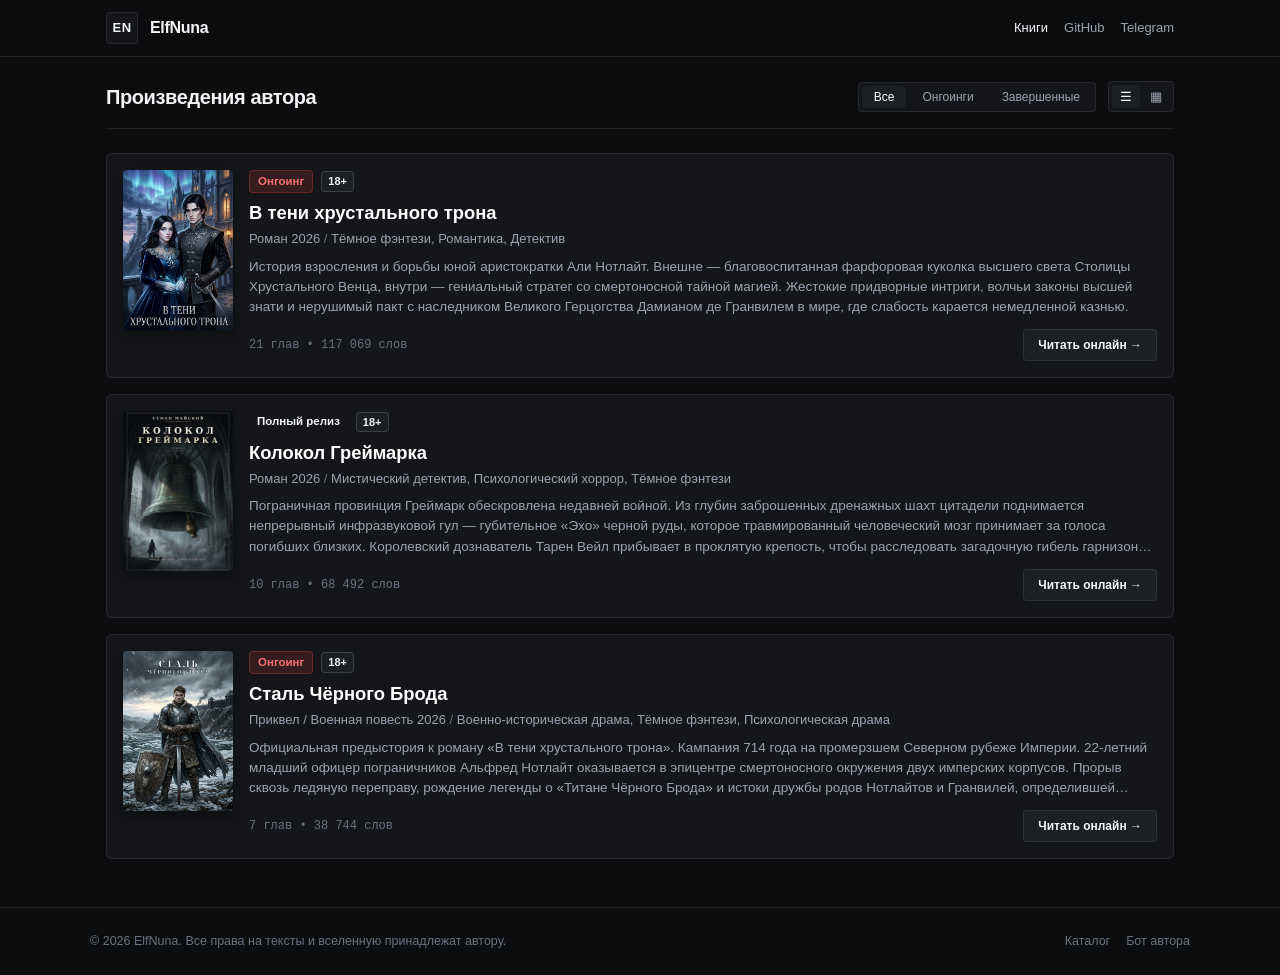
==== commit 168c9d9b: "Unslop cleanup: remove fake ratings, clear cover overlays, display real chapter/word stats, and upda" ====
--- a/index.html
+++ b/index.html
@@ -97,17 +97,19 @@
           card.innerHTML = `
             <div class="book-cover-wrap">
               <img src="${book.cover}" alt="${book.title}" class="book-cover-img" loading="lazy">
-              <span class="book-badge-rating">${book.rating}</span>
-              <span class="book-badge-status ${statusClass}">${book.statusTag}</span>
             </div>
             <div class="book-details">
+              <div class="book-card-tags-row">
+                <span class="badge-status ${statusClass}">${book.statusTag}</span>
+                <span class="badge-age">${book.ageRating}</span>
+              </div>
               <h2 class="book-title-link">
                 <a href="book.html?id=${book.id}">${book.title}</a>
               </h2>
               <div class="book-meta-line">${metaLine}</div>
               <p class="book-synopsis">${book.synopsis}</p>
               <div class="book-card-footer">
-                <span class="book-chapters-count">${book.totalChapters} глав &bull; ${book.ageRating}</span>
+                <span class="book-chapters-count">${book.totalChapters} глав &bull; ${book.totalWords} слов</span>
                 <a href="book.html?id=${book.id}" class="book-open-btn">${progressText} &rarr;</a>
               </div>
             </div>
--- a/style.css
+++ b/style.css
@@ -396,29 +396,25 @@
   color: var(--text-primary);
 }
 
+.book-card-tags-row {
+  display: flex;
+  align-items: center;
+  gap: var(--space-2);
+  margin-bottom: var(--space-2);
+}
+
 .book-header-strip {
   display: flex;
-  align-items: baseline;
-  gap: var(--space-3);
-  margin-bottom: var(--space-2);
-}
-
-.book-rating-badge {
-  display: inline-flex;
-  align-items: center;
-  gap: 4px;
-  font-size: 14px;
-  font-weight: 700;
-  color: var(--accent-gold);
-}
-
-.book-rating-score {
-  font-size: 1.1rem;
-}
-
-.book-rating-scale {
-  font-size: 12px;
+  align-items: center;
+  gap: var(--space-2);
+  margin-bottom: var(--space-3);
+  flex-wrap: wrap;
+}
+
+.book-header-stat {
+  font-size: 13px;
   color: var(--text-muted);
+  font-family: monospace;
 }
 
 .book-page-title {
@@ -671,6 +667,8 @@
 .reader-back {
   font-size: 13px;
   color: var(--text-secondary);
+  white-space: nowrap;
+  flex-shrink: 0;
 }
 
 .reader-book-info {
@@ -678,7 +676,7 @@
   font-weight: 600;
   color: var(--text-primary);
   text-align: center;
-  max-width: 400px;
+  max-width: 320px;
   white-space: nowrap;
   overflow: hidden;
   text-overflow: ellipsis;
@@ -686,7 +684,8 @@
 
 .reader-actions {
   display: flex;
-  gap: var(--space-2);
+  gap: 6px;
+  flex-shrink: 0;
 }
 
 .reader-btn {
@@ -731,7 +730,13 @@
 
 .reader-text {
   font-size: 18px;
-  line-height: 1.85;
+  line-height: 1.75;
+  text-align: justify;
+  text-justify: inter-word;
+  hyphens: auto;
+  -webkit-hyphens: auto;
+  -ms-hyphens: auto;
+  word-break: normal;
 }
 
 .reader-text p {
@@ -802,19 +807,48 @@
 /* Reader Bottom Nav */
 .reader-nav-footer {
   display: flex;
-  align-items: center;
-  justify-content: space-between;
+  flex-direction: column;
+  gap: var(--space-3);
   margin-top: var(--space-12);
   padding-top: var(--space-6);
   border-top: 1px solid var(--border-subtle);
+}
+
+.reader-nav-select-wrap {
+  width: 100%;
+}
+
+.reader-chapter-dropdown {
+  width: 100%;
+  padding: 12px 16px;
+  background-color: var(--bg-card);
+  border: 1px solid var(--border-subtle);
+  border-radius: var(--radius-sm);
+  color: var(--text-primary);
+  font-size: 13.5px;
+  font-weight: 500;
+  cursor: pointer;
+  outline: none;
+  transition: border-color 0.15s ease;
+}
+
+.reader-chapter-dropdown:focus {
+  border-color: var(--border-medium);
+}
+
+.reader-nav-buttons-grid {
+  display: grid;
+  grid-template-columns: 1fr 1fr;
   gap: var(--space-3);
 }
 
 .reader-nav-btn {
   display: inline-flex;
   align-items: center;
+  justify-content: center;
   gap: var(--space-2);
-  padding: 10px 18px;
+  min-height: 46px;
+  padding: 10px 16px;
   background-color: var(--bg-card);
   border: 1px solid var(--border-subtle);
   border-radius: var(--radius-sm);
@@ -822,6 +856,7 @@
   font-weight: 600;
   color: var(--text-primary);
   transition: all 0.15s ease;
+  cursor: pointer;
 }
 
 .reader-nav-btn:hover:not(:disabled) {
@@ -829,9 +864,20 @@
   border-color: var(--border-medium);
 }
 
+.reader-nav-btn.primary {
+  background-color: var(--bg-subtle);
+  border-color: var(--border-medium);
+}
+
+.reader-nav-btn.primary:hover:not(:disabled) {
+  background-color: #ffffff;
+  color: #0c0d0f;
+}
+
 .reader-nav-btn:disabled {
-  opacity: 0.35;
+  opacity: 0.25;
   cursor: not-allowed;
+  border-color: transparent;
 }
 
 /* Site Footer */
@@ -885,3 +931,22 @@
     font-size: 16.5px;
   }
 }
+
+@media (max-width: 640px) {
+  .reader-book-info {
+    display: none;
+  }
+  .reader-container {
+    padding: var(--space-4) var(--space-3) var(--space-12);
+  }
+  .reader-text {
+    font-size: 16.5px;
+    line-height: 1.7;
+    text-align: justify;
+    text-justify: inter-word;
+  }
+  .reader-text p {
+    text-indent: 1.25em;
+    margin-bottom: 1.25em;
+  }
+}
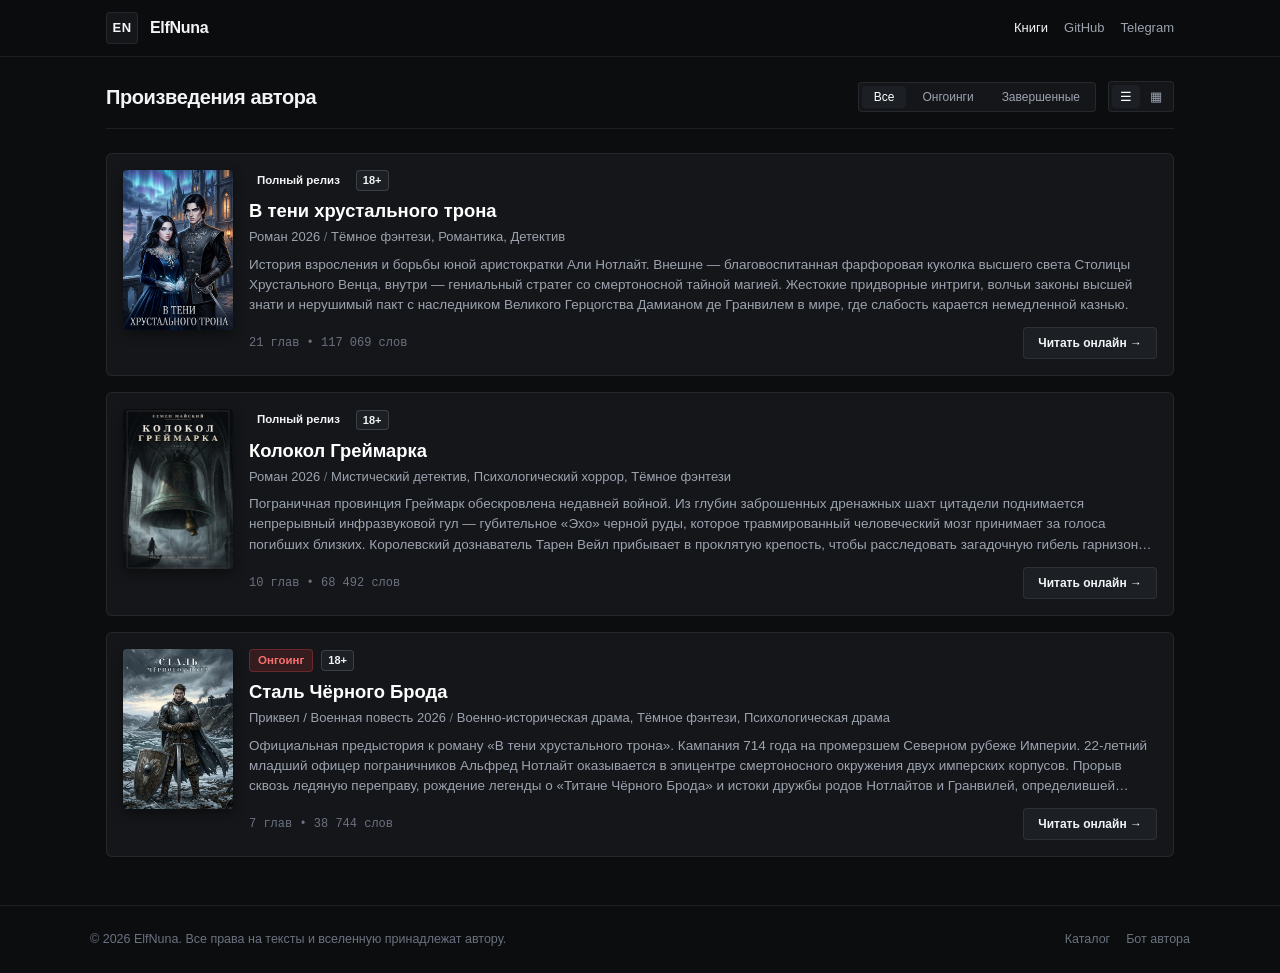
==== commit f3fd63e0: "SEO & Social: Add robots.txt, sitemap.xml (42 URLs), OpenGraph meta tags and author identity" ====
--- a/index.html
+++ b/index.html
@@ -3,8 +3,27 @@
 <head>
   <meta charset="UTF-8">
   <meta name="viewport" content="width=device-width, initial-scale=1.0">
-  <title>ElfNuna — Литературный архив и библиотека</title>
-  <meta name="description" content="Официальная библиотека автора ElfNuna: романы, повести, тёмное фэнтези, мистика и военная драма.">
+  <title>Семен Майский (ElfNuna) — Литературный архив и библиотека</title>
+  <meta name="description" content="Официальная библиотека автора Семена Майского (ElfNuna): романы, повести, тёмное фэнтези, мистика и военная драма. «В тени хрустального трона», «Колокол Греймарка», «Сталь Чёрного Брода». Бесплатное чтение онлайн.">
+  <meta name="keywords" content="Семен Майский, ElfNuna, книги, фэнтези, В тени хрустального трона, Колокол Греймарка, Сталь Чёрного Брода, читать онлайн, темное фэнтези, самиздат">
+  <meta name="author" content="Семен Майский (ElfNuna)">
+  <link rel="canonical" href="https://elfnuna7.github.io/">
+
+  <!-- Open Graph / VK / Telegram / WhatsApp -->
+  <meta property="og:type" content="website">
+  <meta property="og:url" content="https://elfnuna7.github.io/">
+  <meta property="og:title" content="Семен Майский (ElfNuna) — Литературный архив">
+  <meta property="og:description" content="Официальная библиотека автора: тёмное фэнтези, мистика и военная драма. Романы «В тени хрустального трона», «Колокол Греймарка», «Сталь Чёрного Брода».">
+  <meta property="og:image" content="https://elfnuna7.github.io/assets/covers/bell.jpg">
+  <meta property="og:site_name" content="ElfNuna Library">
+
+  <!-- Twitter Card -->
+  <meta name="twitter:card" content="summary_large_image">
+  <meta name="twitter:url" content="https://elfnuna7.github.io/">
+  <meta name="twitter:title" content="Семен Майский (ElfNuna) — Литературный архив">
+  <meta name="twitter:description" content="Официальная библиотека автора Семена Майского (ElfNuna): романы, повести, тёмное фэнтези, мистика и военная драма.">
+  <meta name="twitter:image" content="https://elfnuna7.github.io/assets/covers/bell.jpg">
+
   <link rel="stylesheet" href="style.css">
 </head>
 <body>
